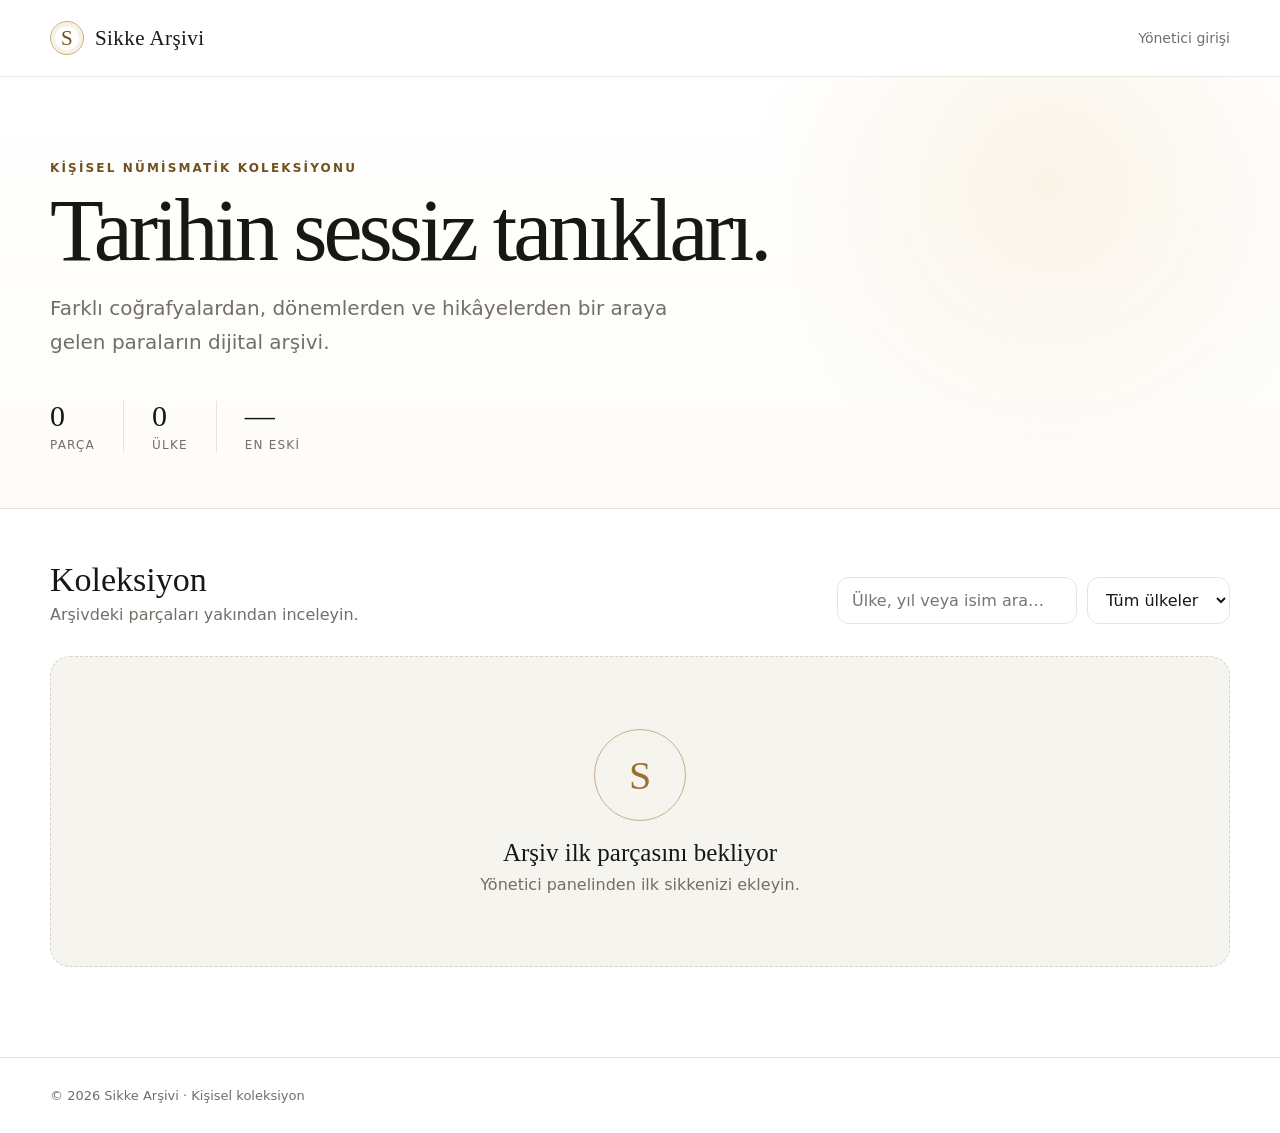
==== index.html @ 262e72e7 "Add files via upload" ====
<!doctype html>
<html lang="tr">
<head>
  <meta charset="utf-8">
  <meta name="viewport" content="width=device-width,initial-scale=1">
  <meta name="description" content="Tarihin sessiz tanıkları: kişisel sikke ve para koleksiyonu.">
  <title>Sikke Arşivi</title>
  <link rel="stylesheet" href="styles.css">
  <script src="config.js" defer></script>
  <script src="app.js" defer></script>
</head>
<body>
  <header class="topbar">
    <nav class="wrap nav" aria-label="Ana menü">
      <a class="brand" href="index.html"><span class="brand-mark">S</span>Sikke Arşivi</a>
      <a class="nav-link" href="admin.html">Yönetici girişi</a>
    </nav>
  </header>
  <main>
    <section class="hero">
      <div class="wrap">
        <div class="eyebrow">Kişisel Nümismatik Koleksiyonu</div>
        <h1>Tarihin sessiz tanıkları.</h1>
        <p class="lead">Farklı coğrafyalardan, dönemlerden ve hikâyelerden bir araya gelen paraların dijital arşivi.</p>
        <div class="stats" aria-label="Koleksiyon özeti">
          <div class="stat"><strong id="totalCount">0</strong><span>Parça</span></div>
          <div class="stat"><strong id="countryCount">0</strong><span>Ülke</span></div>
          <div class="stat"><strong id="oldestYear">—</strong><span>En eski</span></div>
        </div>
      </div>
    </section>
    <section class="collection">
      <div class="wrap">
        <div class="toolbar">
          <div><h2>Koleksiyon</h2><p>Arşivdeki parçaları yakından inceleyin.</p></div>
          <div class="filters">
            <input id="search" class="search" type="search" placeholder="Ülke, yıl veya isim ara…" aria-label="Koleksiyonda ara">
            <select id="countryFilter" class="field" aria-label="Ülkeye göre filtrele"><option value="">Tüm ülkeler</option></select>
          </div>
        </div>
        <div id="coinGrid" class="grid" aria-live="polite"></div>
      </div>
    </section>
  </main>
  <footer class="footer"><div class="wrap">© <span id="year"></span> Sikke Arşivi · Kişisel koleksiyon</div></footer>
  <dialog id="coinDialog" class="dialog">
    <button class="dialog-close" aria-label="Kapat">✕</button>
    <div id="coinDetail"></div>
  </dialog>
</body>
</html>
---- styles.css ----
:root {
  --ink: #171714;
  --muted: #716f67;
  --line: #e7e4dc;
  --paper: #fff;
  --soft: #f6f4ef;
  --gold: #9b7131;
  --gold-dark: #72501f;
  --danger: #a43b32;
  --radius: 20px;
  --shadow: 0 18px 50px rgba(34, 29, 20, .08);
}
* { box-sizing: border-box; }
html { scroll-behavior: smooth; }
body { margin: 0; color: var(--ink); background: var(--paper); font-family: Inter, ui-sans-serif, system-ui, -apple-system, BlinkMacSystemFont, "Segoe UI", sans-serif; }
button, input, select, textarea { font: inherit; }
button, a { -webkit-tap-highlight-color: transparent; }
a { color: inherit; }
.wrap { width: min(1180px, calc(100% - 36px)); margin-inline: auto; }
.topbar { position: sticky; top: 0; z-index: 20; background: rgba(255,255,255,.92); backdrop-filter: blur(18px); border-bottom: 1px solid rgba(231,228,220,.85); }
.nav { min-height: 76px; display: flex; align-items: center; justify-content: space-between; gap: 20px; }
.brand { display: inline-flex; align-items: center; gap: 11px; text-decoration: none; font-family: Georgia, "Times New Roman", serif; font-size: 21px; letter-spacing: .02em; }
.brand-mark { width: 34px; aspect-ratio: 1; display: grid; place-items: center; border: 1px solid #c9ad7a; border-radius: 50%; color: var(--gold-dark); font-family: Georgia, serif; box-shadow: inset 0 0 0 4px #f7f1e5; }
.nav-link { border: 0; background: none; color: var(--muted); text-decoration: none; font-size: 14px; cursor: pointer; }
.hero { padding: 84px 0 56px; border-bottom: 1px solid var(--line); background: radial-gradient(circle at 82% 25%, #faf4e8 0, transparent 27%), linear-gradient(#fff, #fdfcf9); }
.eyebrow { color: var(--gold-dark); font-size: 12px; font-weight: 750; letter-spacing: .18em; text-transform: uppercase; }
h1, h2, h3 { font-family: Georgia, "Times New Roman", serif; font-weight: 500; }
h1 { max-width: 760px; margin: 14px 0 18px; font-size: clamp(46px, 8vw, 88px); line-height: .96; letter-spacing: -.045em; }
.lead { max-width: 630px; margin: 0; color: var(--muted); font-size: clamp(17px, 2vw, 20px); line-height: 1.7; }
.stats { display: flex; flex-wrap: wrap; gap: 28px; margin-top: 42px; }
.stat { padding-right: 28px; border-right: 1px solid var(--line); }
.stat:last-child { border: 0; }
.stat strong { display: block; font: 30px/1 Georgia, serif; }
.stat span { display: block; margin-top: 7px; color: var(--muted); font-size: 12px; text-transform: uppercase; letter-spacing: .1em; }
.collection { padding: 52px 0 90px; }
.toolbar { display: grid; grid-template-columns: 1fr auto; gap: 16px; align-items: end; margin-bottom: 32px; }
.toolbar h2 { margin: 0 0 6px; font-size: 34px; }
.toolbar p { margin: 0; color: var(--muted); }
.filters { display: flex; gap: 10px; }
.field, .search { width: 100%; border: 1px solid var(--line); border-radius: 12px; background: #fff; padding: 12px 14px; color: var(--ink); outline: none; }
.field:focus, .search:focus { border-color: #b99457; box-shadow: 0 0 0 3px #f4ead8; }
.search { min-width: 240px; }
.grid { display: grid; grid-template-columns: repeat(3, minmax(0, 1fr)); gap: 22px; }
.coin-card { border: 1px solid var(--line); border-radius: var(--radius); overflow: hidden; background: #fff; cursor: pointer; transition: transform .2s ease, box-shadow .2s ease; }
.coin-card:hover { transform: translateY(-4px); box-shadow: var(--shadow); }
.coin-photo { position: relative; aspect-ratio: 1.18; display: grid; place-items: center; overflow: hidden; background: #fff; border-bottom: 1px solid var(--line); }
.coin-photo img { width: 100%; height: 100%; object-fit: contain; transition: transform .35s ease; }
.coin-card:hover img { transform: scale(1.035); }
.coin-placeholder { width: 42%; aspect-ratio: 1; border: 1px solid #b89a63; border-radius: 50%; display: grid; place-items: center; color: #a98b57; font: 28px Georgia, serif; box-shadow: inset 0 0 0 8px #faf6ed; }
.tag { position: absolute; top: 14px; left: 14px; padding: 7px 10px; border-radius: 99px; background: rgba(255,255,255,.9); border: 1px solid var(--line); color: var(--muted); font-size: 11px; backdrop-filter: blur(8px); }
.card-body { padding: 20px; }
.card-body h3 { margin: 0 0 9px; font-size: 22px; }
.meta { display: flex; flex-wrap: wrap; gap: 7px 13px; color: var(--muted); font-size: 13px; }
.empty { grid-column: 1/-1; padding: 72px 20px; text-align: center; border: 1px dashed #d8d3c7; border-radius: var(--radius); background: var(--soft); }
.empty-mark { width: 92px; aspect-ratio: 1; margin: 0 auto 18px; display: grid; place-items: center; border: 1px solid #c8b181; border-radius: 50%; color: var(--gold); font: 40px Georgia, serif; }
.empty h3 { margin: 0 0 8px; font-size: 25px; }
.empty p { margin: 0; color: var(--muted); }
.footer { padding: 30px 0; color: var(--muted); border-top: 1px solid var(--line); font-size: 13px; }
.dialog { width: min(900px, calc(100% - 24px)); max-height: calc(100vh - 30px); padding: 0; border: 0; border-radius: 24px; box-shadow: 0 24px 80px rgba(0,0,0,.22); }
.dialog::backdrop { background: rgba(20,18,14,.56); backdrop-filter: blur(4px); }
.dialog-close { position: absolute; right: 14px; top: 14px; z-index: 2; width: 40px; height: 40px; border: 1px solid var(--line); border-radius: 50%; background: #fff; cursor: pointer; }
.detail { display: grid; grid-template-columns: 1.05fr .95fr; }
.detail-image { min-height: 480px; display: grid; place-items: center; background: #fff; border-right: 1px solid var(--line); }
.detail-image img { width: 100%; max-height: 610px; object-fit: contain; }
.detail-info { padding: 54px 42px; }
.detail-info h2 { margin: 10px 0 22px; font-size: 38px; }
.detail-list { display: grid; grid-template-columns: 1fr 1fr; gap: 18px; margin: 24px 0; }
.detail-list span { display: block; color: var(--muted); font-size: 11px; text-transform: uppercase; letter-spacing: .08em; }
.detail-list strong { display: block; margin-top: 5px; font-size: 14px; }
.detail-note { color: var(--muted); line-height: 1.65; }
.admin-page { min-height: 100vh; background: var(--soft); }
.admin-shell { width: min(920px, calc(100% - 28px)); margin: 38px auto 70px; }
.panel { padding: clamp(22px, 5vw, 42px); border: 1px solid var(--line); border-radius: 24px; background: #fff; box-shadow: var(--shadow); }
.panel + .panel { margin-top: 20px; }
.panel h1 { margin: 8px 0 12px; font-size: clamp(38px, 7vw, 60px); }
.panel h2 { margin: 0 0 6px; font-size: 28px; }
.subtle { color: var(--muted); line-height: 1.6; }
.form-grid { display: grid; grid-template-columns: 1fr 1fr; gap: 17px; }
.form-grid .wide { grid-column: 1/-1; }
label { display: block; color: #4e4c45; font-size: 13px; font-weight: 650; }
label .field { margin-top: 7px; font-weight: 400; }
textarea.field { min-height: 105px; resize: vertical; }
.actions { display: flex; align-items: center; gap: 12px; margin-top: 22px; }
.button { display: inline-flex; align-items: center; justify-content: center; min-height: 46px; padding: 0 18px; border: 1px solid var(--ink); border-radius: 12px; background: var(--ink); color: #fff; font-weight: 700; cursor: pointer; text-decoration: none; }
.button:disabled { opacity: .5; cursor: wait; }
.button.secondary { color: var(--ink); background: #fff; border-color: var(--line); }
.notice { margin-top: 16px; padding: 13px 15px; border-radius: 12px; background: #f5f3ee; color: #5d594e; font-size: 13px; line-height: 1.5; }
.notice.error { background: #fff0ee; color: var(--danger); }
.notice.success { background: #edf7ef; color: #24633a; }
.hidden { display: none !important; }
.preview-row { display: grid; grid-template-columns: 1fr 1fr; gap: 12px; margin-top: 10px; }
.preview { min-height: 150px; display: grid; place-items: center; overflow: hidden; border: 1px dashed #d4cec0; border-radius: 14px; color: var(--muted); font-size: 12px; background: var(--soft); }
.preview img { width: 100%; height: 210px; object-fit: contain; background: #fff; }
@media (max-width: 800px) {
  .grid { grid-template-columns: repeat(2, minmax(0, 1fr)); }
  .toolbar { grid-template-columns: 1fr; }
  .filters { width: 100%; }
  .search { min-width: 0; }
  .detail { grid-template-columns: 1fr; }
  .detail-image { min-height: 340px; border-right: 0; border-bottom: 1px solid var(--line); }
}
@media (max-width: 560px) {
  .hero { padding-top: 58px; }
  .grid { grid-template-columns: 1fr; }
  .filters { flex-direction: column; }
  .form-grid { grid-template-columns: 1fr; }
  .form-grid .wide { grid-column: auto; }
  .detail-info { padding: 38px 24px; }
  .nav { min-height: 68px; }
  .nav-link { font-size: 12px; }
}
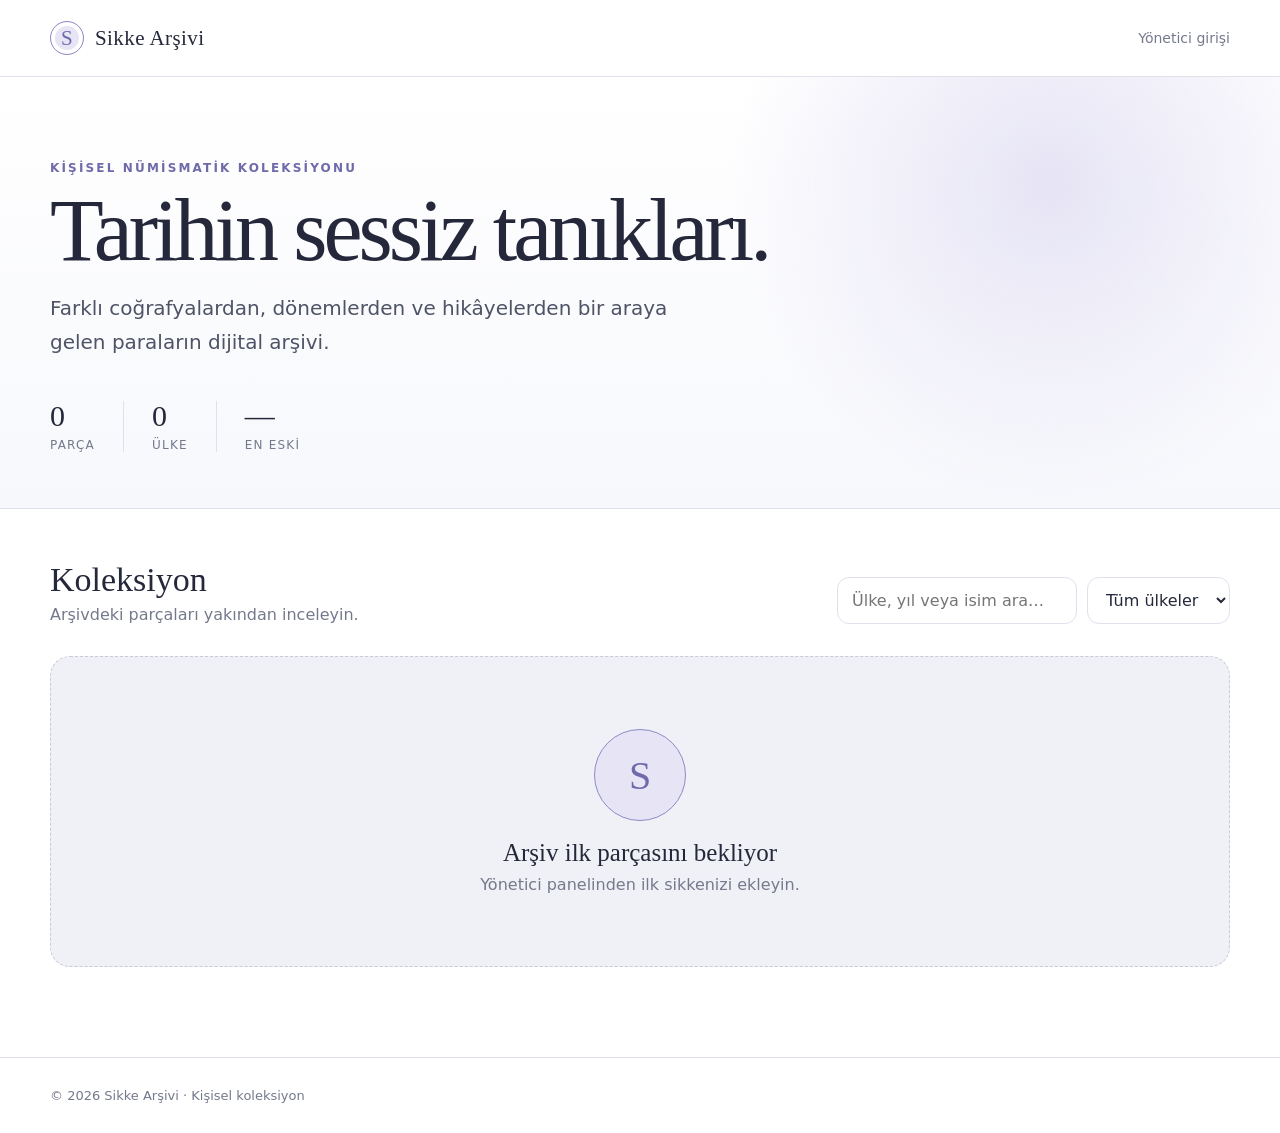
==== commit ee943531: "Add files via upload" ====
--- a/index.html
+++ b/index.html
@@ -9,7 +9,7 @@
   <script src="config.js" defer></script>
   <script src="app.js" defer></script>
 </head>
-<body>
+<body class="theme-purple">
   <header class="topbar">
     <nav class="wrap nav" aria-label="Ana menü">
       <a class="brand" href="index.html"><span class="brand-mark">S</span>Sikke Arşivi</a>
@@ -43,8 +43,8 @@
     </section>
   </main>
   <footer class="footer"><div class="wrap">© <span id="year"></span> Sikke Arşivi · Kişisel koleksiyon</div></footer>
-  <dialog id="coinDialog" class="dialog">
-    <button class="dialog-close" aria-label="Kapat">✕</button>
+  <dialog id="coinDialog" class="dialog" aria-label="Sikke ayrıntıları">
+    <button class="dialog-close" type="button" aria-label="Kapat">✕</button>
     <div id="coinDetail"></div>
   </dialog>
 </body>
--- a/styles.css
+++ b/styles.css
@@ -1,103 +1,187 @@
 :root {
-  --ink: #171714;
-  --muted: #716f67;
-  --line: #e7e4dc;
-  --paper: #fff;
-  --soft: #f6f4ef;
-  --gold: #9b7131;
-  --gold-dark: #72501f;
-  --danger: #a43b32;
+  /* Background */
+  --color-bg: #F7F8FC;
+  --color-surface: #FFFFFF;
+  --color-surface-secondary: #F0F1F7;
+  --color-surface-hover: #E9EAF3;
+
+  /* Borders */
+  --color-border: #DFE2EC;
+  --color-border-strong: #C8CBD7;
+
+  /* Text */
+  --color-text-primary: #25283A;
+  --color-text-secondary: #4F5366;
+  --color-text-muted: #75798C;
+  --color-text-disabled: #A3A6B3;
+  --color-text-on-primary: #FFFFFF;
+
+  /* Primary */
+  --color-primary: #8E8AC7;
+  --color-primary-light: #E6E4F5;
+  --color-primary-hover: #7D78B7;
+  --color-primary-dark: #6F6AAA;
+
+  /* Secondary */
+  --color-secondary: #76A9D1;
+  --color-secondary-light: #E1EFF8;
+  --color-secondary-dark: #5689B2;
+
+  /* Status */
+  --color-success: #4C9B76;
+  --color-success-light: #E2F3E9;
+  --color-error: #C75C68;
+  --color-error-light: #F9E3E6;
+  --color-warning: #C5943F;
+  --color-warning-light: #FFF2D9;
+  --color-info: #528FC4;
+  --color-info-light: #E2F0FA;
+
   --radius: 20px;
-  --shadow: 0 18px 50px rgba(34, 29, 20, .08);
+  --shadow: 0 18px 50px rgba(37, 40, 58, .09);
+}
+.theme-purple {
+  --color-primary: #8E8AC7;
+  --color-primary-light: #E6E4F5;
+  --color-primary-hover: #7D78B7;
+  --color-primary-dark: #6F6AAA;
+}
+.theme-blue {
+  --color-primary: #76A9D1;
+  --color-primary-light: #E1EFF8;
+  --color-primary-hover: #6699C2;
+  --color-primary-dark: #5689B2;
+}
+.theme-mint {
+  --color-primary: #72B99A;
+  --color-primary-light: #DFF3EA;
+  --color-primary-hover: #62A98A;
+  --color-primary-dark: #52977A;
+}
+.theme-pink {
+  --color-primary: #D28FAF;
+  --color-primary-light: #F6E1EB;
+  --color-primary-hover: #C27E9F;
+  --color-primary-dark: #B56E90;
 }
 * { box-sizing: border-box; }
 html { scroll-behavior: smooth; }
-body { margin: 0; color: var(--ink); background: var(--paper); font-family: Inter, ui-sans-serif, system-ui, -apple-system, BlinkMacSystemFont, "Segoe UI", sans-serif; }
+body { margin: 0; color: var(--color-text-primary); background: var(--color-surface); font-family: Inter, ui-sans-serif, system-ui, -apple-system, BlinkMacSystemFont, "Segoe UI", sans-serif; }
 button, input, select, textarea { font: inherit; }
 button, a { -webkit-tap-highlight-color: transparent; }
 a { color: inherit; }
 .wrap { width: min(1180px, calc(100% - 36px)); margin-inline: auto; }
-.topbar { position: sticky; top: 0; z-index: 20; background: rgba(255,255,255,.92); backdrop-filter: blur(18px); border-bottom: 1px solid rgba(231,228,220,.85); }
+.topbar { position: sticky; top: 0; z-index: 20; background: rgba(255,255,255,.92); backdrop-filter: blur(18px); border-bottom: 1px solid var(--color-border); }
 .nav { min-height: 76px; display: flex; align-items: center; justify-content: space-between; gap: 20px; }
 .brand { display: inline-flex; align-items: center; gap: 11px; text-decoration: none; font-family: Georgia, "Times New Roman", serif; font-size: 21px; letter-spacing: .02em; }
-.brand-mark { width: 34px; aspect-ratio: 1; display: grid; place-items: center; border: 1px solid #c9ad7a; border-radius: 50%; color: var(--gold-dark); font-family: Georgia, serif; box-shadow: inset 0 0 0 4px #f7f1e5; }
-.nav-link { border: 0; background: none; color: var(--muted); text-decoration: none; font-size: 14px; cursor: pointer; }
-.hero { padding: 84px 0 56px; border-bottom: 1px solid var(--line); background: radial-gradient(circle at 82% 25%, #faf4e8 0, transparent 27%), linear-gradient(#fff, #fdfcf9); }
-.eyebrow { color: var(--gold-dark); font-size: 12px; font-weight: 750; letter-spacing: .18em; text-transform: uppercase; }
+.brand-mark { width: 34px; aspect-ratio: 1; display: grid; place-items: center; border: 1px solid var(--color-primary); border-radius: 50%; color: var(--color-primary-dark); background: var(--color-primary-light); font-family: Georgia, serif; box-shadow: inset 0 0 0 4px var(--color-surface); }
+.nav-link { border: 0; background: none; color: var(--color-text-muted); text-decoration: none; font-size: 14px; cursor: pointer; }
+.nav-link:hover { color: var(--color-primary-dark); }
+.hero { padding: 84px 0 56px; border-bottom: 1px solid var(--color-border); background: radial-gradient(circle at 82% 25%, var(--color-primary-light) 0, transparent 29%), linear-gradient(var(--color-surface), var(--color-bg)); }
+.eyebrow { color: var(--color-primary-dark); font-size: 12px; font-weight: 750; letter-spacing: .18em; text-transform: uppercase; }
 h1, h2, h3 { font-family: Georgia, "Times New Roman", serif; font-weight: 500; }
 h1 { max-width: 760px; margin: 14px 0 18px; font-size: clamp(46px, 8vw, 88px); line-height: .96; letter-spacing: -.045em; }
-.lead { max-width: 630px; margin: 0; color: var(--muted); font-size: clamp(17px, 2vw, 20px); line-height: 1.7; }
+.lead { max-width: 630px; margin: 0; color: var(--color-text-secondary); font-size: clamp(17px, 2vw, 20px); line-height: 1.7; }
 .stats { display: flex; flex-wrap: wrap; gap: 28px; margin-top: 42px; }
-.stat { padding-right: 28px; border-right: 1px solid var(--line); }
+.stat { padding-right: 28px; border-right: 1px solid var(--color-border); }
 .stat:last-child { border: 0; }
 .stat strong { display: block; font: 30px/1 Georgia, serif; }
-.stat span { display: block; margin-top: 7px; color: var(--muted); font-size: 12px; text-transform: uppercase; letter-spacing: .1em; }
+.stat span { display: block; margin-top: 7px; color: var(--color-text-muted); font-size: 12px; text-transform: uppercase; letter-spacing: .1em; }
 .collection { padding: 52px 0 90px; }
 .toolbar { display: grid; grid-template-columns: 1fr auto; gap: 16px; align-items: end; margin-bottom: 32px; }
 .toolbar h2 { margin: 0 0 6px; font-size: 34px; }
-.toolbar p { margin: 0; color: var(--muted); }
+.toolbar p { margin: 0; color: var(--color-text-muted); }
 .filters { display: flex; gap: 10px; }
-.field, .search { width: 100%; border: 1px solid var(--line); border-radius: 12px; background: #fff; padding: 12px 14px; color: var(--ink); outline: none; }
-.field:focus, .search:focus { border-color: #b99457; box-shadow: 0 0 0 3px #f4ead8; }
+.field, .search { width: 100%; border: 1px solid var(--color-border); border-radius: 12px; background: var(--color-surface); padding: 12px 14px; color: var(--color-text-primary); outline: none; }
+.field:focus, .search:focus { border-color: var(--color-primary); box-shadow: 0 0 0 3px var(--color-primary-light); }
 .search { min-width: 240px; }
 .grid { display: grid; grid-template-columns: repeat(3, minmax(0, 1fr)); gap: 22px; }
-.coin-card { border: 1px solid var(--line); border-radius: var(--radius); overflow: hidden; background: #fff; cursor: pointer; transition: transform .2s ease, box-shadow .2s ease; }
+.coin-card { border: 1px solid var(--color-border); border-radius: var(--radius); overflow: hidden; background: var(--color-surface); cursor: pointer; transition: transform .2s ease, box-shadow .2s ease, border-color .2s ease; }
 .coin-card:hover { transform: translateY(-4px); box-shadow: var(--shadow); }
-.coin-photo { position: relative; aspect-ratio: 1.18; display: grid; place-items: center; overflow: hidden; background: #fff; border-bottom: 1px solid var(--line); }
-.coin-photo img { width: 100%; height: 100%; object-fit: contain; transition: transform .35s ease; }
-.coin-card:hover img { transform: scale(1.035); }
-.coin-placeholder { width: 42%; aspect-ratio: 1; border: 1px solid #b89a63; border-radius: 50%; display: grid; place-items: center; color: #a98b57; font: 28px Georgia, serif; box-shadow: inset 0 0 0 8px #faf6ed; }
-.tag { position: absolute; top: 14px; left: 14px; padding: 7px 10px; border-radius: 99px; background: rgba(255,255,255,.9); border: 1px solid var(--line); color: var(--muted); font-size: 11px; backdrop-filter: blur(8px); }
+.coin-card:focus-visible { outline: 3px solid var(--color-primary-light); border-color: var(--color-primary); }
+.coin-photo { position: relative; aspect-ratio: 1; display: grid; place-items: center; overflow: hidden; background: var(--color-surface-secondary); border-bottom: 1px solid var(--color-border); }
+.coin-photo img { width: 100%; height: 100%; object-fit: contain; object-position: center; }
+.coin-placeholder { width: 42%; aspect-ratio: 1; border: 1px solid var(--color-primary); border-radius: 50%; display: grid; place-items: center; color: var(--color-primary-dark); background: var(--color-primary-light); font: 28px Georgia, serif; box-shadow: inset 0 0 0 8px var(--color-surface); }
+.tag { position: absolute; top: 14px; left: 14px; padding: 7px 10px; border-radius: 99px; background: rgba(255,255,255,.92); border: 1px solid var(--color-border); color: var(--color-text-secondary); font-size: 11px; backdrop-filter: blur(8px); }
 .card-body { padding: 20px; }
 .card-body h3 { margin: 0 0 9px; font-size: 22px; }
-.meta { display: flex; flex-wrap: wrap; gap: 7px 13px; color: var(--muted); font-size: 13px; }
-.empty { grid-column: 1/-1; padding: 72px 20px; text-align: center; border: 1px dashed #d8d3c7; border-radius: var(--radius); background: var(--soft); }
-.empty-mark { width: 92px; aspect-ratio: 1; margin: 0 auto 18px; display: grid; place-items: center; border: 1px solid #c8b181; border-radius: 50%; color: var(--gold); font: 40px Georgia, serif; }
+.meta { display: flex; flex-wrap: wrap; gap: 7px 13px; color: var(--color-text-muted); font-size: 13px; }
+.empty { grid-column: 1/-1; padding: 72px 20px; text-align: center; border: 1px dashed var(--color-border-strong); border-radius: var(--radius); background: var(--color-surface-secondary); }
+.empty-mark { width: 92px; aspect-ratio: 1; margin: 0 auto 18px; display: grid; place-items: center; border: 1px solid var(--color-primary); border-radius: 50%; color: var(--color-primary-dark); background: var(--color-primary-light); font: 40px Georgia, serif; }
 .empty h3 { margin: 0 0 8px; font-size: 25px; }
-.empty p { margin: 0; color: var(--muted); }
-.footer { padding: 30px 0; color: var(--muted); border-top: 1px solid var(--line); font-size: 13px; }
-.dialog { width: min(900px, calc(100% - 24px)); max-height: calc(100vh - 30px); padding: 0; border: 0; border-radius: 24px; box-shadow: 0 24px 80px rgba(0,0,0,.22); }
-.dialog::backdrop { background: rgba(20,18,14,.56); backdrop-filter: blur(4px); }
-.dialog-close { position: absolute; right: 14px; top: 14px; z-index: 2; width: 40px; height: 40px; border: 1px solid var(--line); border-radius: 50%; background: #fff; cursor: pointer; }
-.detail { display: grid; grid-template-columns: 1.05fr .95fr; }
-.detail-image { min-height: 480px; display: grid; place-items: center; background: #fff; border-right: 1px solid var(--line); }
-.detail-image img { width: 100%; max-height: 610px; object-fit: contain; }
-.detail-info { padding: 54px 42px; }
+.empty p { margin: 0; color: var(--color-text-muted); }
+.footer { padding: 30px 0; color: var(--color-text-muted); border-top: 1px solid var(--color-border); font-size: 13px; }
+.dialog { width: min(980px, calc(100% - 24px)); max-height: calc(100vh - 30px); padding: 0; border: 0; border-radius: 24px; background: var(--color-surface); color: var(--color-text-primary); box-shadow: 0 24px 80px rgba(37,40,58,.24); }
+.dialog::backdrop { background: rgba(37,40,58,.58); backdrop-filter: blur(4px); }
+.dialog-close { position: absolute; right: 14px; top: 14px; z-index: 2; width: 40px; height: 40px; border: 1px solid var(--color-border); border-radius: 50%; background: var(--color-surface); color: var(--color-text-primary); cursor: pointer; box-shadow: 0 4px 14px rgba(37,40,58,.12); }
+.dialog-close:hover { background: var(--color-surface-hover); }
+.detail { display: block; }
+.detail-gallery { display: grid; grid-template-columns: 1fr 1fr; gap: 18px; padding: 24px; background: var(--color-surface-secondary); border-bottom: 1px solid var(--color-border); }
+.detail-face { min-width: 0; margin: 0; }
+.detail-image { aspect-ratio: 1; display: grid; place-items: center; overflow: hidden; background: var(--color-surface); border: 1px solid var(--color-border); border-radius: 18px; }
+.detail-image img { width: 100%; height: 100%; object-fit: contain; object-position: center; }
+.detail-face figcaption { padding: 10px 4px 0; color: var(--color-text-muted); font-size: 12px; text-align: center; }
+.detail-info { padding: 38px 42px 44px; }
 .detail-info h2 { margin: 10px 0 22px; font-size: 38px; }
-.detail-list { display: grid; grid-template-columns: 1fr 1fr; gap: 18px; margin: 24px 0; }
-.detail-list span { display: block; color: var(--muted); font-size: 11px; text-transform: uppercase; letter-spacing: .08em; }
+.detail-list { display: grid; grid-template-columns: repeat(4, minmax(0, 1fr)); gap: 18px; margin: 24px 0; }
+.detail-list div { padding: 14px; border-radius: 12px; background: var(--color-surface-secondary); }
+.detail-list span { display: block; color: var(--color-text-muted); font-size: 11px; text-transform: uppercase; letter-spacing: .08em; }
 .detail-list strong { display: block; margin-top: 5px; font-size: 14px; }
-.detail-note { color: var(--muted); line-height: 1.65; }
-.admin-page { min-height: 100vh; background: var(--soft); }
+.detail-note { margin-bottom: 0; color: var(--color-text-secondary); line-height: 1.65; white-space: pre-line; }
+.admin-page { min-height: 100vh; background: var(--color-bg); }
 .admin-shell { width: min(920px, calc(100% - 28px)); margin: 38px auto 70px; }
-.panel { padding: clamp(22px, 5vw, 42px); border: 1px solid var(--line); border-radius: 24px; background: #fff; box-shadow: var(--shadow); }
+.panel { padding: clamp(22px, 5vw, 42px); border: 1px solid var(--color-border); border-radius: 24px; background: var(--color-surface); box-shadow: var(--shadow); }
 .panel + .panel { margin-top: 20px; }
 .panel h1 { margin: 8px 0 12px; font-size: clamp(38px, 7vw, 60px); }
 .panel h2 { margin: 0 0 6px; font-size: 28px; }
-.subtle { color: var(--muted); line-height: 1.6; }
+.subtle { color: var(--color-text-muted); line-height: 1.6; }
+.section-heading { margin-bottom: 24px; }
+.section-heading .subtle { margin-bottom: 0; }
+.image-guide { margin: 0 0 24px; padding: 17px 18px; border: 1px solid var(--color-primary); border-radius: 14px; background: var(--color-primary-light); color: var(--color-text-secondary); }
+.image-guide strong { color: var(--color-primary-dark); }
+.image-guide p { margin: 7px 0 0; font-size: 13px; line-height: 1.65; }
 .form-grid { display: grid; grid-template-columns: 1fr 1fr; gap: 17px; }
 .form-grid .wide { grid-column: 1/-1; }
-label { display: block; color: #4e4c45; font-size: 13px; font-weight: 650; }
+label { display: block; color: var(--color-text-secondary); font-size: 13px; font-weight: 650; }
+.field-hint { float: right; color: var(--color-text-muted); font-size: 11px; font-weight: 450; }
 label .field { margin-top: 7px; font-weight: 400; }
 textarea.field { min-height: 105px; resize: vertical; }
 .actions { display: flex; align-items: center; gap: 12px; margin-top: 22px; }
-.button { display: inline-flex; align-items: center; justify-content: center; min-height: 46px; padding: 0 18px; border: 1px solid var(--ink); border-radius: 12px; background: var(--ink); color: #fff; font-weight: 700; cursor: pointer; text-decoration: none; }
+.button { display: inline-flex; align-items: center; justify-content: center; min-height: 46px; padding: 0 18px; border: 1px solid var(--color-primary); border-radius: 12px; background: var(--color-primary); color: var(--color-text-on-primary); font-weight: 700; cursor: pointer; text-decoration: none; transition: background .2s ease, border-color .2s ease; }
+.button:hover { border-color: var(--color-primary-hover); background: var(--color-primary-hover); }
 .button:disabled { opacity: .5; cursor: wait; }
-.button.secondary { color: var(--ink); background: #fff; border-color: var(--line); }
-.notice { margin-top: 16px; padding: 13px 15px; border-radius: 12px; background: #f5f3ee; color: #5d594e; font-size: 13px; line-height: 1.5; }
-.notice.error { background: #fff0ee; color: var(--danger); }
-.notice.success { background: #edf7ef; color: #24633a; }
+.button.secondary { color: var(--color-text-primary); background: var(--color-surface); border-color: var(--color-border); }
+.button.secondary:hover { background: var(--color-surface-hover); border-color: var(--color-border-strong); }
+.button.compact { min-height: 38px; padding: 0 13px; font-size: 12px; }
+.notice { margin-top: 16px; padding: 13px 15px; border-radius: 12px; background: var(--color-info-light); color: var(--color-info); font-size: 13px; line-height: 1.5; }
+.notice.error { background: var(--color-error-light); color: var(--color-error); }
+.notice.success { background: var(--color-success-light); color: var(--color-success); }
+.notice.warning { background: var(--color-warning-light); color: var(--color-warning); }
 .hidden { display: none !important; }
 .preview-row { display: grid; grid-template-columns: 1fr 1fr; gap: 12px; margin-top: 10px; }
-.preview { min-height: 150px; display: grid; place-items: center; overflow: hidden; border: 1px dashed #d4cec0; border-radius: 14px; color: var(--muted); font-size: 12px; background: var(--soft); }
-.preview img { width: 100%; height: 210px; object-fit: contain; background: #fff; }
+.preview { min-height: 150px; aspect-ratio: 1; display: grid; place-items: center; overflow: hidden; border: 1px dashed var(--color-border-strong); border-radius: 14px; color: var(--color-text-muted); font-size: 12px; background: var(--color-surface-secondary); }
+.preview img { width: 100%; height: 100%; object-fit: contain; object-position: center; background: var(--color-surface); }
+.manager { margin-top: 42px; padding-top: 34px; border-top: 1px solid var(--color-border); }
+.manager-heading { display: flex; align-items: end; justify-content: space-between; gap: 18px; }
+.manager .subtle { margin: 10px 0 0; }
+.admin-coin-list { display: grid; gap: 10px; margin-top: 18px; }
+.admin-coin-row { display: grid; grid-template-columns: 64px 1fr auto; gap: 14px; align-items: center; padding: 10px; border: 1px solid var(--color-border); border-radius: 14px; background: var(--color-surface); }
+.admin-coin-thumb { width: 64px; aspect-ratio: 1; display: grid; place-items: center; overflow: hidden; border-radius: 10px; background: var(--color-surface-secondary); color: var(--color-primary-dark); font: 22px Georgia, serif; }
+.admin-coin-thumb img { width: 100%; height: 100%; object-fit: contain; }
+.admin-coin-copy { min-width: 0; }
+.admin-coin-copy strong, .admin-coin-copy span { display: block; overflow: hidden; text-overflow: ellipsis; white-space: nowrap; }
+.admin-coin-copy strong { font-size: 14px; }
+.admin-coin-copy span { margin-top: 5px; color: var(--color-text-muted); font-size: 12px; }
+.delete-button { min-height: 38px; padding: 0 14px; border: 1px solid var(--color-error); border-radius: 10px; background: var(--color-surface); color: var(--color-error); font-weight: 700; cursor: pointer; }
+.delete-button:hover { background: var(--color-error-light); }
+.delete-button:disabled { opacity: .5; cursor: wait; }
+.manager-empty { padding: 28px; border: 1px dashed var(--color-border-strong); border-radius: 14px; background: var(--color-surface-secondary); color: var(--color-text-muted); text-align: center; }
 @media (max-width: 800px) {
   .grid { grid-template-columns: repeat(2, minmax(0, 1fr)); }
   .toolbar { grid-template-columns: 1fr; }
   .filters { width: 100%; }
   .search { min-width: 0; }
-  .detail { grid-template-columns: 1fr; }
-  .detail-image { min-height: 340px; border-right: 0; border-bottom: 1px solid var(--line); }
+  .detail-list { grid-template-columns: 1fr 1fr; }
 }
 @media (max-width: 560px) {
   .hero { padding-top: 58px; }
@@ -105,7 +189,14 @@
   .filters { flex-direction: column; }
   .form-grid { grid-template-columns: 1fr; }
   .form-grid .wide { grid-column: auto; }
+  .field-hint { float: none; display: block; margin-top: 3px; }
+  .detail-gallery { gap: 10px; padding: 14px; }
   .detail-info { padding: 38px 24px; }
+  .detail-info h2 { font-size: 31px; }
+  .manager-heading { align-items: start; flex-direction: column; }
+  .manager-heading .button { width: 100%; }
+  .admin-coin-row { grid-template-columns: 54px 1fr auto; gap: 10px; }
+  .admin-coin-thumb { width: 54px; }
   .nav { min-height: 68px; }
   .nav-link { font-size: 12px; }
 }
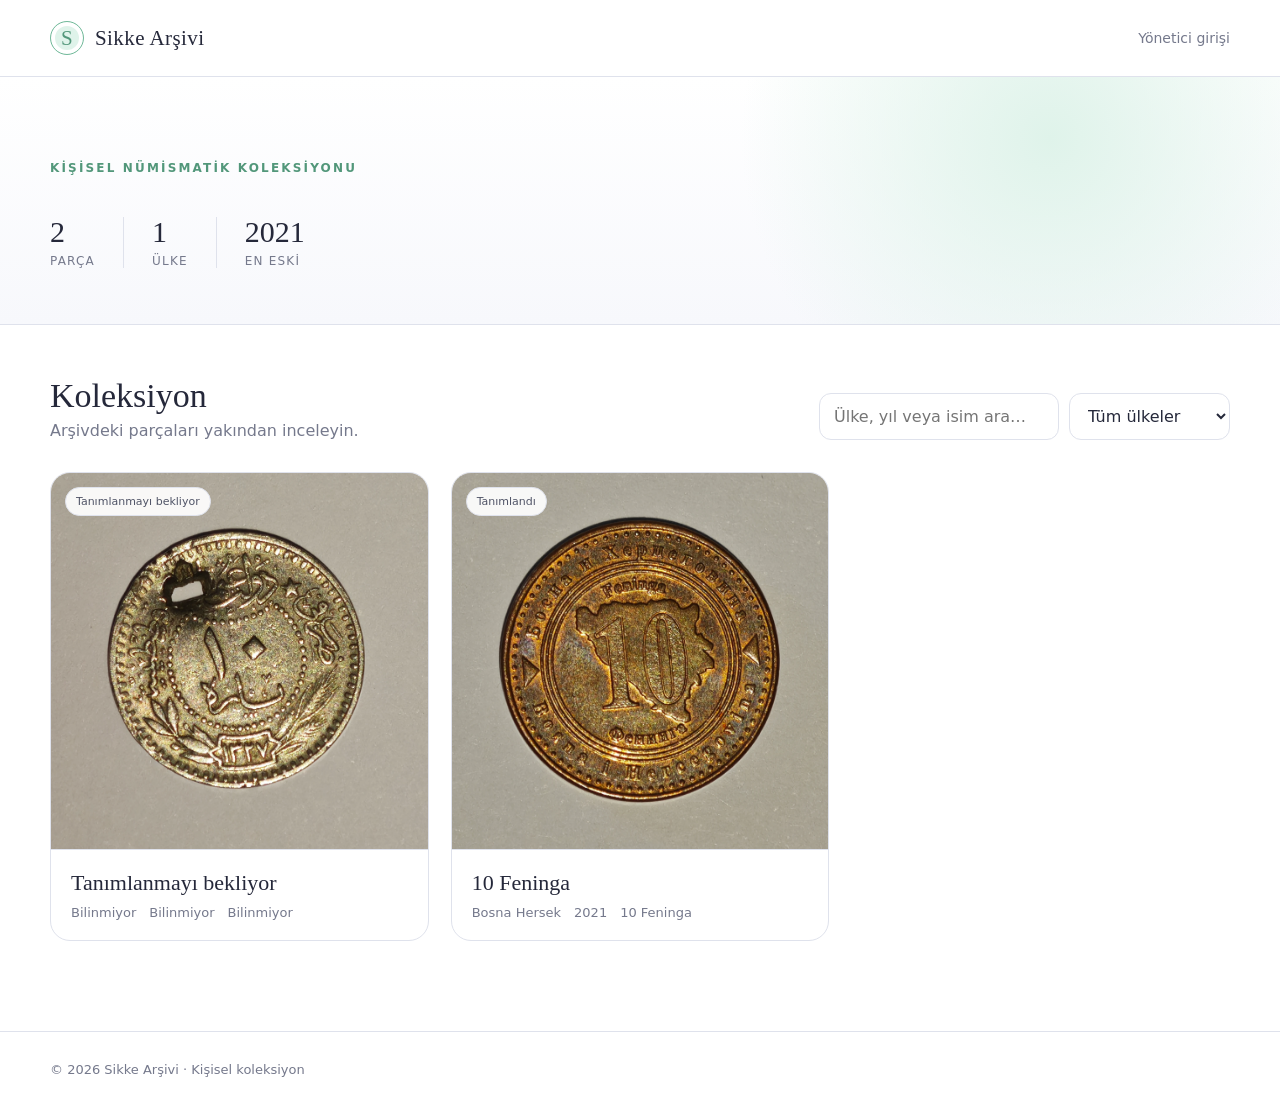
==== commit 26014119: "Update index.html" ====
--- a/index.html
+++ b/index.html
@@ -3,13 +3,13 @@
 <head>
   <meta charset="utf-8">
   <meta name="viewport" content="width=device-width,initial-scale=1">
-  <meta name="description" content="Tarihin sessiz tanıkları: kişisel sikke ve para koleksiyonu.">
+  <meta name="description" content="Kişisel sikke ve para koleksiyonu.">
   <title>Sikke Arşivi</title>
   <link rel="stylesheet" href="styles.css">
   <script src="config.js" defer></script>
   <script src="app.js" defer></script>
 </head>
-<body class="theme-purple">
+<body class="theme-mint">
   <header class="topbar">
     <nav class="wrap nav" aria-label="Ana menü">
       <a class="brand" href="index.html"><span class="brand-mark">S</span>Sikke Arşivi</a>
@@ -20,8 +20,6 @@
     <section class="hero">
       <div class="wrap">
         <div class="eyebrow">Kişisel Nümismatik Koleksiyonu</div>
-        <h1>Tarihin sessiz tanıkları.</h1>
-        <p class="lead">Farklı coğrafyalardan, dönemlerden ve hikâyelerden bir araya gelen paraların dijital arşivi.</p>
         <div class="stats" aria-label="Koleksiyon özeti">
           <div class="stat"><strong id="totalCount">0</strong><span>Parça</span></div>
           <div class="stat"><strong id="countryCount">0</strong><span>Ülke</span></div>
--- a/styles.css
+++ b/styles.css
@@ -146,7 +146,7 @@
 .field-hint { float: right; color: var(--color-text-muted); font-size: 11px; font-weight: 450; }
 label .field { margin-top: 7px; font-weight: 400; }
 textarea.field { min-height: 105px; resize: vertical; }
-.actions { display: flex; align-items: center; gap: 12px; margin-top: 22px; }
+.actions { display: flex; flex-wrap: wrap; align-items: center; gap: 12px; margin-top: 22px; }
 .button { display: inline-flex; align-items: center; justify-content: center; min-height: 46px; padding: 0 18px; border: 1px solid var(--color-primary); border-radius: 12px; background: var(--color-primary); color: var(--color-text-on-primary); font-weight: 700; cursor: pointer; text-decoration: none; transition: background .2s ease, border-color .2s ease; }
 .button:hover { border-color: var(--color-primary-hover); background: var(--color-primary-hover); }
 .button:disabled { opacity: .5; cursor: wait; }
@@ -166,15 +166,20 @@
 .manager .subtle { margin: 10px 0 0; }
 .admin-coin-list { display: grid; gap: 10px; margin-top: 18px; }
 .admin-coin-row { display: grid; grid-template-columns: 64px 1fr auto; gap: 14px; align-items: center; padding: 10px; border: 1px solid var(--color-border); border-radius: 14px; background: var(--color-surface); }
+.admin-coin-row.is-editing { border-color: var(--color-primary); background: var(--color-primary-light); }
 .admin-coin-thumb { width: 64px; aspect-ratio: 1; display: grid; place-items: center; overflow: hidden; border-radius: 10px; background: var(--color-surface-secondary); color: var(--color-primary-dark); font: 22px Georgia, serif; }
 .admin-coin-thumb img { width: 100%; height: 100%; object-fit: contain; }
 .admin-coin-copy { min-width: 0; }
 .admin-coin-copy strong, .admin-coin-copy span { display: block; overflow: hidden; text-overflow: ellipsis; white-space: nowrap; }
 .admin-coin-copy strong { font-size: 14px; }
 .admin-coin-copy span { margin-top: 5px; color: var(--color-text-muted); font-size: 12px; }
-.delete-button { min-height: 38px; padding: 0 14px; border: 1px solid var(--color-error); border-radius: 10px; background: var(--color-surface); color: var(--color-error); font-weight: 700; cursor: pointer; }
+.admin-row-actions { display: flex; gap: 8px; }
+.edit-button, .delete-button { min-height: 38px; padding: 0 14px; border-radius: 10px; background: var(--color-surface); font-weight: 700; cursor: pointer; }
+.edit-button { border: 1px solid var(--color-primary); color: var(--color-primary-dark); }
+.edit-button:hover { background: var(--color-primary-light); }
+.delete-button { border: 1px solid var(--color-error); color: var(--color-error); }
 .delete-button:hover { background: var(--color-error-light); }
-.delete-button:disabled { opacity: .5; cursor: wait; }
+.edit-button:disabled, .delete-button:disabled { opacity: .5; cursor: wait; }
 .manager-empty { padding: 28px; border: 1px dashed var(--color-border-strong); border-radius: 14px; background: var(--color-surface-secondary); color: var(--color-text-muted); text-align: center; }
 @media (max-width: 800px) {
   .grid { grid-template-columns: repeat(2, minmax(0, 1fr)); }
@@ -195,8 +200,9 @@
   .detail-info h2 { font-size: 31px; }
   .manager-heading { align-items: start; flex-direction: column; }
   .manager-heading .button { width: 100%; }
-  .admin-coin-row { grid-template-columns: 54px 1fr auto; gap: 10px; }
+  .admin-coin-row { grid-template-columns: 54px 1fr; gap: 10px; }
   .admin-coin-thumb { width: 54px; }
+  .admin-row-actions { grid-column: 1/-1; display: grid; grid-template-columns: 1fr 1fr; }
   .nav { min-height: 68px; }
   .nav-link { font-size: 12px; }
 }
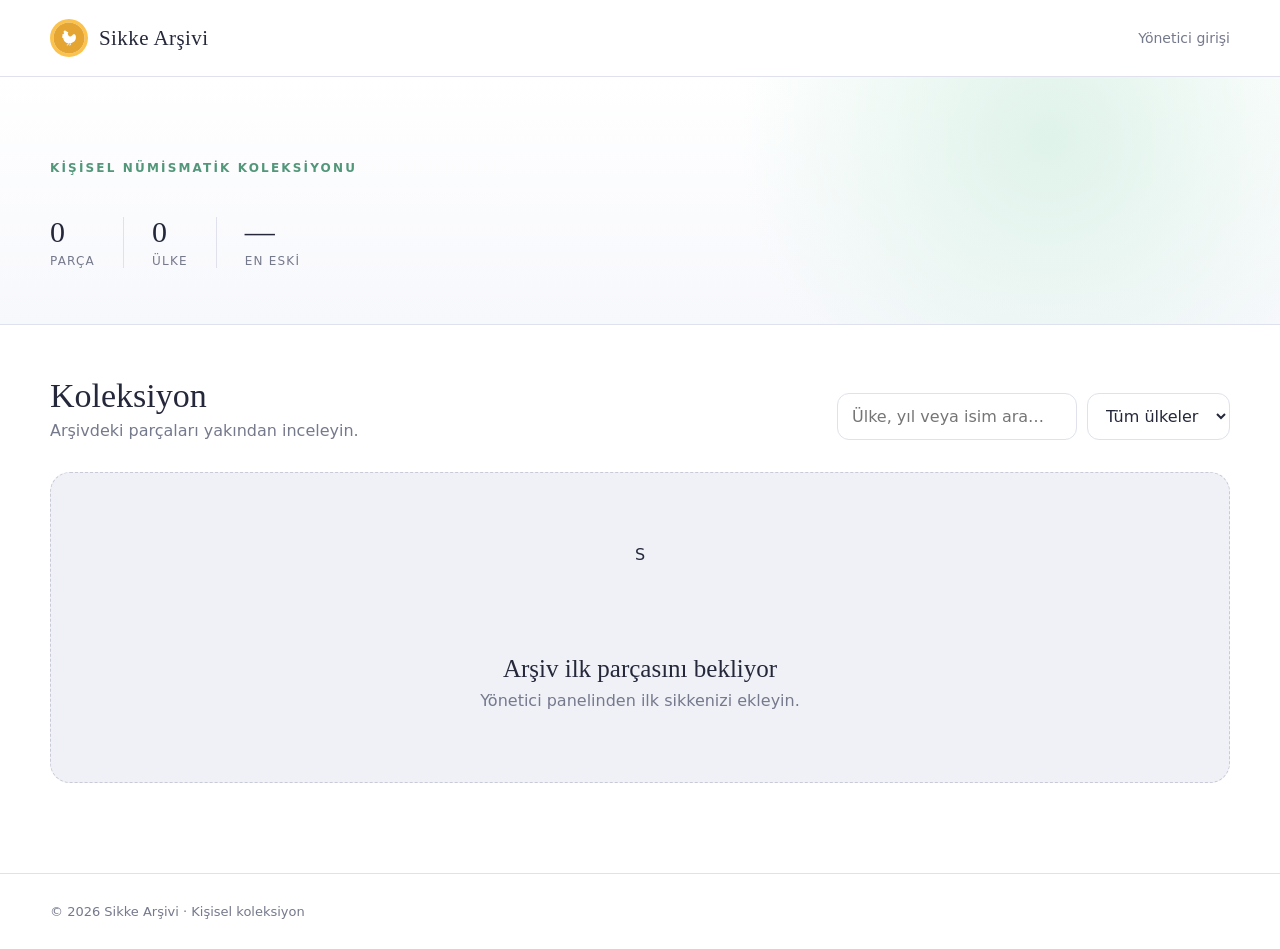
==== commit eb2ba628: "Update index.html" ====
--- a/index.html
+++ b/index.html
@@ -5,6 +5,7 @@
   <meta name="viewport" content="width=device-width,initial-scale=1">
   <meta name="description" content="Kişisel sikke ve para koleksiyonu.">
   <title>Sikke Arşivi</title>
+  <link rel="icon" href="icon.svg" type="image/svg+xml">
   <link rel="stylesheet" href="styles.css">
   <script src="config.js" defer></script>
   <script src="app.js" defer></script>
@@ -12,7 +13,7 @@
 <body class="theme-mint">
   <header class="topbar">
     <nav class="wrap nav" aria-label="Ana menü">
-      <a class="brand" href="index.html"><span class="brand-mark">S</span>Sikke Arşivi</a>
+      <a class="brand" href="index.html"><img class="brand-logo" src="icon.svg" alt="">Sikke Arşivi</a>
       <a class="nav-link" href="admin.html">Yönetici girişi</a>
     </nav>
   </header>
--- a/styles.css
+++ b/styles.css
@@ -63,6 +63,12 @@
   --color-primary-light: #F6E1EB;
   --color-primary-hover: #C27E9F;
   --color-primary-dark: #B56E90;
+}
+.theme-red {
+  --color-primary: #C75C68;
+  --color-primary-light: #F9E3E6;
+  --color-primary-hover: #B84F5C;
+  --color-primary-dark: #A3424D;
 }
 * { box-sizing: border-box; }
 html { scroll-behavior: smooth; }
@@ -74,7 +80,7 @@
 .topbar { position: sticky; top: 0; z-index: 20; background: rgba(255,255,255,.92); backdrop-filter: blur(18px); border-bottom: 1px solid var(--color-border); }
 .nav { min-height: 76px; display: flex; align-items: center; justify-content: space-between; gap: 20px; }
 .brand { display: inline-flex; align-items: center; gap: 11px; text-decoration: none; font-family: Georgia, "Times New Roman", serif; font-size: 21px; letter-spacing: .02em; }
-.brand-mark { width: 34px; aspect-ratio: 1; display: grid; place-items: center; border: 1px solid var(--color-primary); border-radius: 50%; color: var(--color-primary-dark); background: var(--color-primary-light); font-family: Georgia, serif; box-shadow: inset 0 0 0 4px var(--color-surface); }
+.brand-logo { width: 38px; height: 38px; display: block; flex: 0 0 auto; }
 .nav-link { border: 0; background: none; color: var(--color-text-muted); text-decoration: none; font-size: 14px; cursor: pointer; }
 .nav-link:hover { color: var(--color-primary-dark); }
 .hero { padding: 84px 0 56px; border-bottom: 1px solid var(--color-border); background: radial-gradient(circle at 82% 25%, var(--color-primary-light) 0, transparent 29%), linear-gradient(var(--color-surface), var(--color-bg)); }
@@ -101,13 +107,15 @@
 .coin-card:focus-visible { outline: 3px solid var(--color-primary-light); border-color: var(--color-primary); }
 .coin-photo { position: relative; aspect-ratio: 1; display: grid; place-items: center; overflow: hidden; background: var(--color-surface-secondary); border-bottom: 1px solid var(--color-border); }
 .coin-photo img { width: 100%; height: 100%; object-fit: contain; object-position: center; }
-.coin-placeholder { width: 42%; aspect-ratio: 1; border: 1px solid var(--color-primary); border-radius: 50%; display: grid; place-items: center; color: var(--color-primary-dark); background: var(--color-primary-light); font: 28px Georgia, serif; box-shadow: inset 0 0 0 8px var(--color-surface); }
+.coin-placeholder { width: 42%; aspect-ratio: 1; display: grid; place-items: center; }
+.coin-placeholder img { width: 100%; height: 100%; display: block; object-fit: contain; }
 .tag { position: absolute; top: 14px; left: 14px; padding: 7px 10px; border-radius: 99px; background: rgba(255,255,255,.92); border: 1px solid var(--color-border); color: var(--color-text-secondary); font-size: 11px; backdrop-filter: blur(8px); }
 .card-body { padding: 20px; }
 .card-body h3 { margin: 0 0 9px; font-size: 22px; }
 .meta { display: flex; flex-wrap: wrap; gap: 7px 13px; color: var(--color-text-muted); font-size: 13px; }
 .empty { grid-column: 1/-1; padding: 72px 20px; text-align: center; border: 1px dashed var(--color-border-strong); border-radius: var(--radius); background: var(--color-surface-secondary); }
-.empty-mark { width: 92px; aspect-ratio: 1; margin: 0 auto 18px; display: grid; place-items: center; border: 1px solid var(--color-primary); border-radius: 50%; color: var(--color-primary-dark); background: var(--color-primary-light); font: 40px Georgia, serif; }
+.empty-mark { width: 92px; aspect-ratio: 1; margin: 0 auto 18px; }
+.empty-mark img { width: 100%; height: 100%; display: block; }
 .empty h3 { margin: 0 0 8px; font-size: 25px; }
 .empty p { margin: 0; color: var(--color-text-muted); }
 .footer { padding: 30px 0; color: var(--color-text-muted); border-top: 1px solid var(--color-border); font-size: 13px; }
@@ -152,6 +160,8 @@
 .button:disabled { opacity: .5; cursor: wait; }
 .button.secondary { color: var(--color-text-primary); background: var(--color-surface); border-color: var(--color-border); }
 .button.secondary:hover { background: var(--color-surface-hover); border-color: var(--color-border-strong); }
+.button.danger { border-color: var(--color-error); background: var(--color-error); color: var(--color-text-on-primary); }
+.button.danger:hover { filter: brightness(.92); }
 .button.compact { min-height: 38px; padding: 0 13px; font-size: 12px; }
 .notice { margin-top: 16px; padding: 13px 15px; border-radius: 12px; background: var(--color-info-light); color: var(--color-info); font-size: 13px; line-height: 1.5; }
 .notice.error { background: var(--color-error-light); color: var(--color-error); }
@@ -163,10 +173,12 @@
 .preview img { width: 100%; height: 100%; object-fit: contain; object-position: center; background: var(--color-surface); }
 .manager { margin-top: 42px; padding-top: 34px; border-top: 1px solid var(--color-border); }
 .manager-heading { display: flex; align-items: end; justify-content: space-between; gap: 18px; }
+.manager-actions { display: flex; flex-wrap: wrap; justify-content: flex-end; gap: 8px; }
 .manager .subtle { margin: 10px 0 0; }
 .admin-coin-list { display: grid; gap: 10px; margin-top: 18px; }
 .admin-coin-row { display: grid; grid-template-columns: 64px 1fr auto; gap: 14px; align-items: center; padding: 10px; border: 1px solid var(--color-border); border-radius: 14px; background: var(--color-surface); }
 .admin-coin-row.is-editing { border-color: var(--color-primary); background: var(--color-primary-light); }
+.admin-coin-row.is-selected { border-color: var(--color-error); background: var(--color-error-light); box-shadow: inset 4px 0 0 var(--color-error); }
 .admin-coin-thumb { width: 64px; aspect-ratio: 1; display: grid; place-items: center; overflow: hidden; border-radius: 10px; background: var(--color-surface-secondary); color: var(--color-primary-dark); font: 22px Georgia, serif; }
 .admin-coin-thumb img { width: 100%; height: 100%; object-fit: contain; }
 .admin-coin-copy { min-width: 0; }
@@ -174,12 +186,14 @@
 .admin-coin-copy strong { font-size: 14px; }
 .admin-coin-copy span { margin-top: 5px; color: var(--color-text-muted); font-size: 12px; }
 .admin-row-actions { display: flex; gap: 8px; }
-.edit-button, .delete-button { min-height: 38px; padding: 0 14px; border-radius: 10px; background: var(--color-surface); font-weight: 700; cursor: pointer; }
-.edit-button { border: 1px solid var(--color-primary); color: var(--color-primary-dark); }
-.edit-button:hover { background: var(--color-primary-light); }
-.delete-button { border: 1px solid var(--color-error); color: var(--color-error); }
+.admin-row-actions > button { appearance: none; display: inline-flex; align-items: center; justify-content: center; min-height: 38px; padding: 0 14px; border-radius: 10px; font: inherit; font-size: 14px; font-weight: 700; line-height: 1; cursor: pointer; }
+.edit-button { border: 1px solid var(--color-primary); background: var(--color-primary); color: var(--color-text-on-primary); }
+.edit-button:hover { border-color: var(--color-primary-hover); background: var(--color-primary-hover); }
+.delete-button { border: 1px solid var(--color-error); background: var(--color-surface); color: var(--color-error); }
 .delete-button:hover { background: var(--color-error-light); }
 .edit-button:disabled, .delete-button:disabled { opacity: .5; cursor: wait; }
+.coin-select { display: inline-flex; align-items: center; justify-content: center; gap: 8px; min-height: 38px; padding: 0 13px; border: 1px solid var(--color-error); border-radius: 10px; background: var(--color-surface); color: var(--color-error); font-size: 13px; font-weight: 700; cursor: pointer; }
+.coin-select input { width: 18px; height: 18px; margin: 0; accent-color: var(--color-error); cursor: pointer; }
 .manager-empty { padding: 28px; border: 1px dashed var(--color-border-strong); border-radius: 14px; background: var(--color-surface-secondary); color: var(--color-text-muted); text-align: center; }
 @media (max-width: 800px) {
   .grid { grid-template-columns: repeat(2, minmax(0, 1fr)); }
@@ -200,6 +214,7 @@
   .detail-info h2 { font-size: 31px; }
   .manager-heading { align-items: start; flex-direction: column; }
   .manager-heading .button { width: 100%; }
+  .manager-actions { width: 100%; display: grid; grid-template-columns: 1fr 1fr; }
   .admin-coin-row { grid-template-columns: 54px 1fr; gap: 10px; }
   .admin-coin-thumb { width: 54px; }
   .admin-row-actions { grid-column: 1/-1; display: grid; grid-template-columns: 1fr 1fr; }
